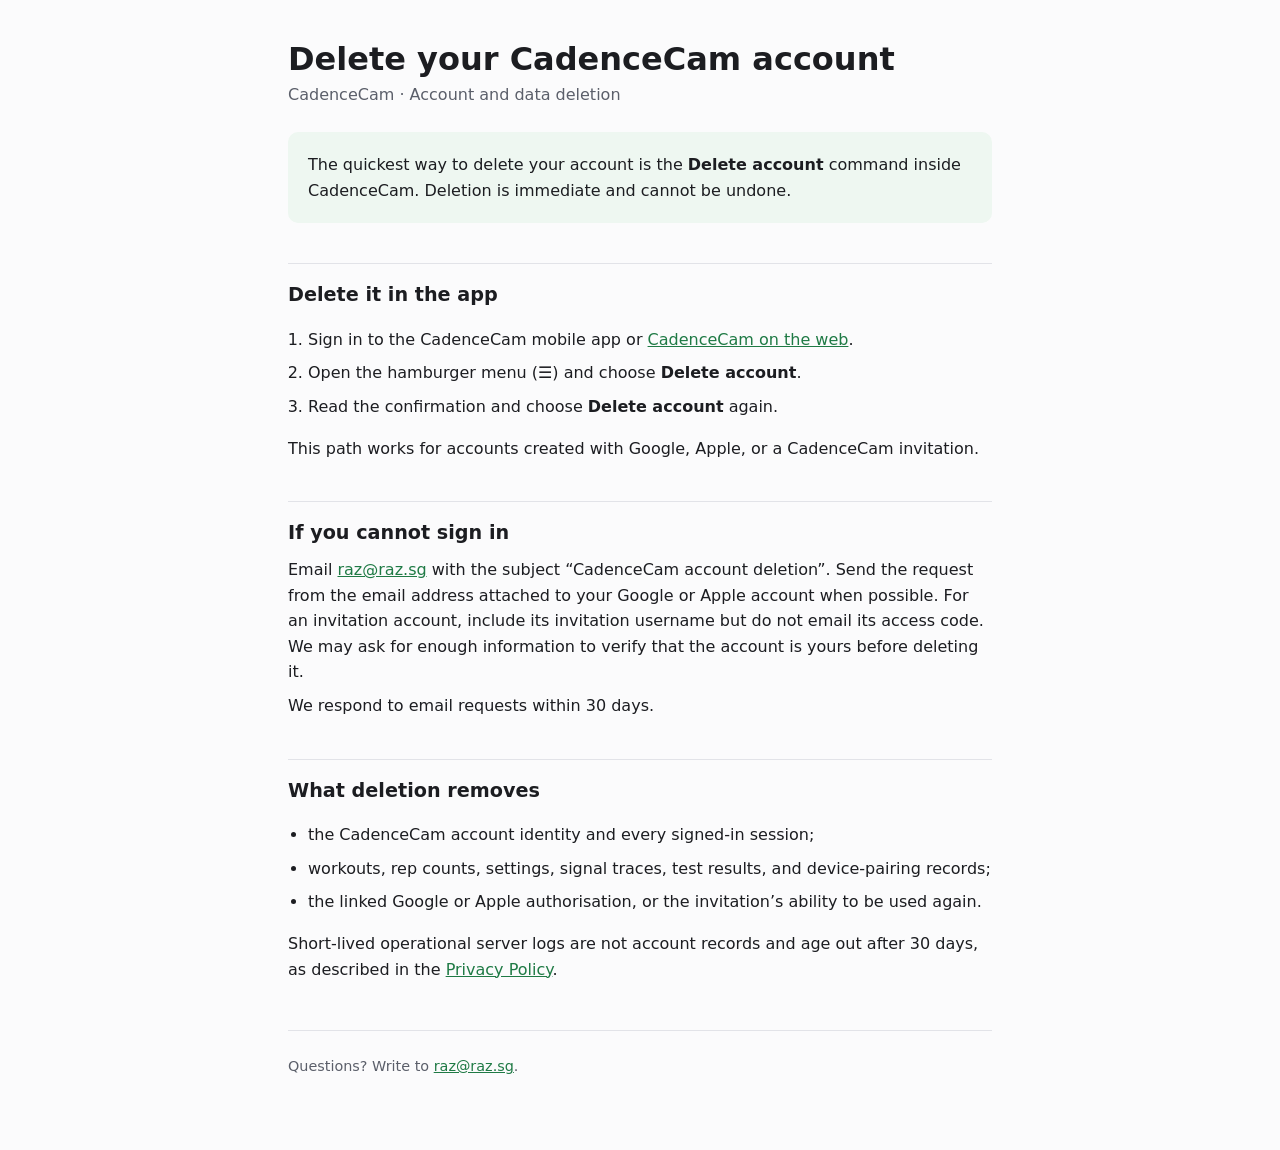
==== backend/src/main/resources/web/delete-account.html @ 548a3ba0 "Publish account deletion instructions" ====
<!DOCTYPE html>
<html lang="en">
  <head>
    <meta charset="utf-8" />
    <meta name="viewport" content="width=device-width, initial-scale=1" />
    <title>Delete your CadenceCam account</title>
    <link rel="icon" href="/favicon.ico" sizes="256x256" />
    <!-- This is a public, script-free destination for the account-deletion links required by the app stores. -->
    <style>
      :root {
        color-scheme: light dark;
        --fg: #1c1d21;
        --muted: #5b5f6a;
        --bg: #fbfbfc;
        --rule: #e2e3e8;
        --accent: #1f7a45;
        --note-bg: #eef7f1;
      }
      @media (prefers-color-scheme: dark) {
        :root {
          --fg: #e6e7ea;
          --muted: #a2a5ae;
          --bg: #111315;
          --rule: #2a2d33;
          --accent: #35c46a;
          --note-bg: #16221b;
        }
      }
      body {
        margin: 0;
        background: var(--bg);
        color: var(--fg);
        font: 16px/1.6 system-ui, -apple-system, "Segoe UI", Roboto, sans-serif;
      }
      main { max-width: 44rem; margin: 0 auto; padding: 2.5rem 1.25rem 4rem; }
      h1 { font-size: 2rem; line-height: 1.2; margin: 0 0 0.25rem; }
      h2 { font-size: 1.2rem; margin: 2.5rem 0 0.5rem; padding-top: 1rem; border-top: 1px solid var(--rule); }
      p, li { margin: 0.5rem 0; }
      ol, ul { padding-left: 1.25rem; }
      a { color: var(--accent); }
      .meta { color: var(--muted); margin: 0 0 1.5rem; }
      .summary { background: var(--note-bg); border-radius: 10px; padding: 0.75rem 1.25rem; }
      footer { margin-top: 3rem; padding-top: 1rem; border-top: 1px solid var(--rule); color: var(--muted); font-size: 0.9rem; }
    </style>
  </head>
  <body>
    <main>
      <h1>Delete your CadenceCam account</h1>
      <p class="meta">CadenceCam · Account and data deletion</p>

      <div class="summary">
        <p>The quickest way to delete your account is the <strong>Delete account</strong> command inside CadenceCam.
          Deletion is immediate and cannot be undone.</p>
      </div>

      <h2>Delete it in the app</h2>
      <ol>
        <li>Sign in to the CadenceCam mobile app or <a href="/">CadenceCam on the web</a>.</li>
        <li>Open the hamburger menu (☰) and choose <strong>Delete account</strong>.</li>
        <li>Read the confirmation and choose <strong>Delete account</strong> again.</li>
      </ol>
      <p>This path works for accounts created with Google, Apple, or a CadenceCam invitation.</p>

      <h2>If you cannot sign in</h2>
      <p>Email <a href="mailto:raz@raz.sg?subject=CadenceCam%20account%20deletion">raz@raz.sg</a> with the subject
        “CadenceCam account deletion”. Send the request from the email address attached to your Google or Apple account
        when possible. For an invitation account, include its invitation username but do not email its access code. We
        may ask for enough information to verify that the account is yours before deleting it.</p>
      <p>We respond to email requests within 30 days.</p>

      <h2>What deletion removes</h2>
      <ul>
        <li>the CadenceCam account identity and every signed-in session;</li>
        <li>workouts, rep counts, settings, signal traces, test results, and device-pairing records;</li>
        <li>the linked Google or Apple authorisation, or the invitation’s ability to be used again.</li>
      </ul>
      <p>Short-lived operational server logs are not account records and age out after 30 days, as described in the
        <a href="/privacy.html">Privacy Policy</a>.</p>

      <footer>
        <p>Questions? Write to <a href="mailto:raz@raz.sg">raz@raz.sg</a>.</p>
      </footer>
    </main>
  </body>
</html>
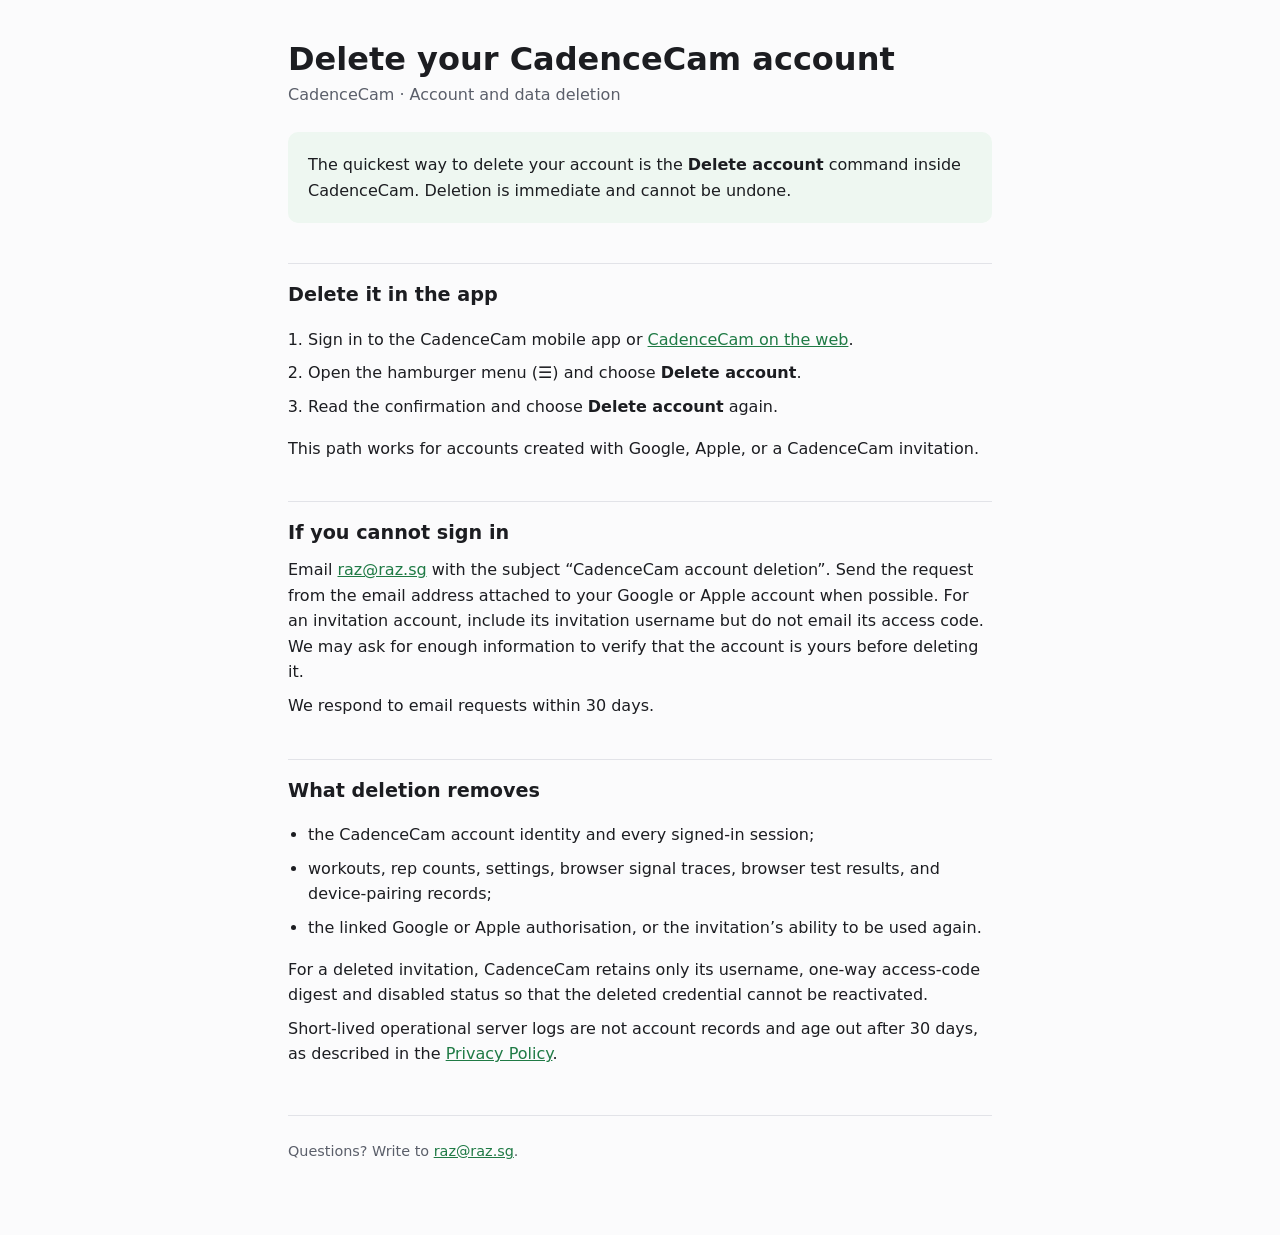
==== commit 69fed332: "Clarify mobile privacy and publish support" ====
--- a/backend/src/main/resources/web/delete-account.html
+++ b/backend/src/main/resources/web/delete-account.html
@@ -71,9 +71,11 @@
       <h2>What deletion removes</h2>
       <ul>
         <li>the CadenceCam account identity and every signed-in session;</li>
-        <li>workouts, rep counts, settings, signal traces, test results, and device-pairing records;</li>
+        <li>workouts, rep counts, settings, browser signal traces, browser test results, and device-pairing records;</li>
         <li>the linked Google or Apple authorisation, or the invitation’s ability to be used again.</li>
       </ul>
+      <p>For a deleted invitation, CadenceCam retains only its username, one-way access-code digest and disabled status so
+        that the deleted credential cannot be reactivated.</p>
       <p>Short-lived operational server logs are not account records and age out after 30 days, as described in the
         <a href="/privacy.html">Privacy Policy</a>.</p>
 
